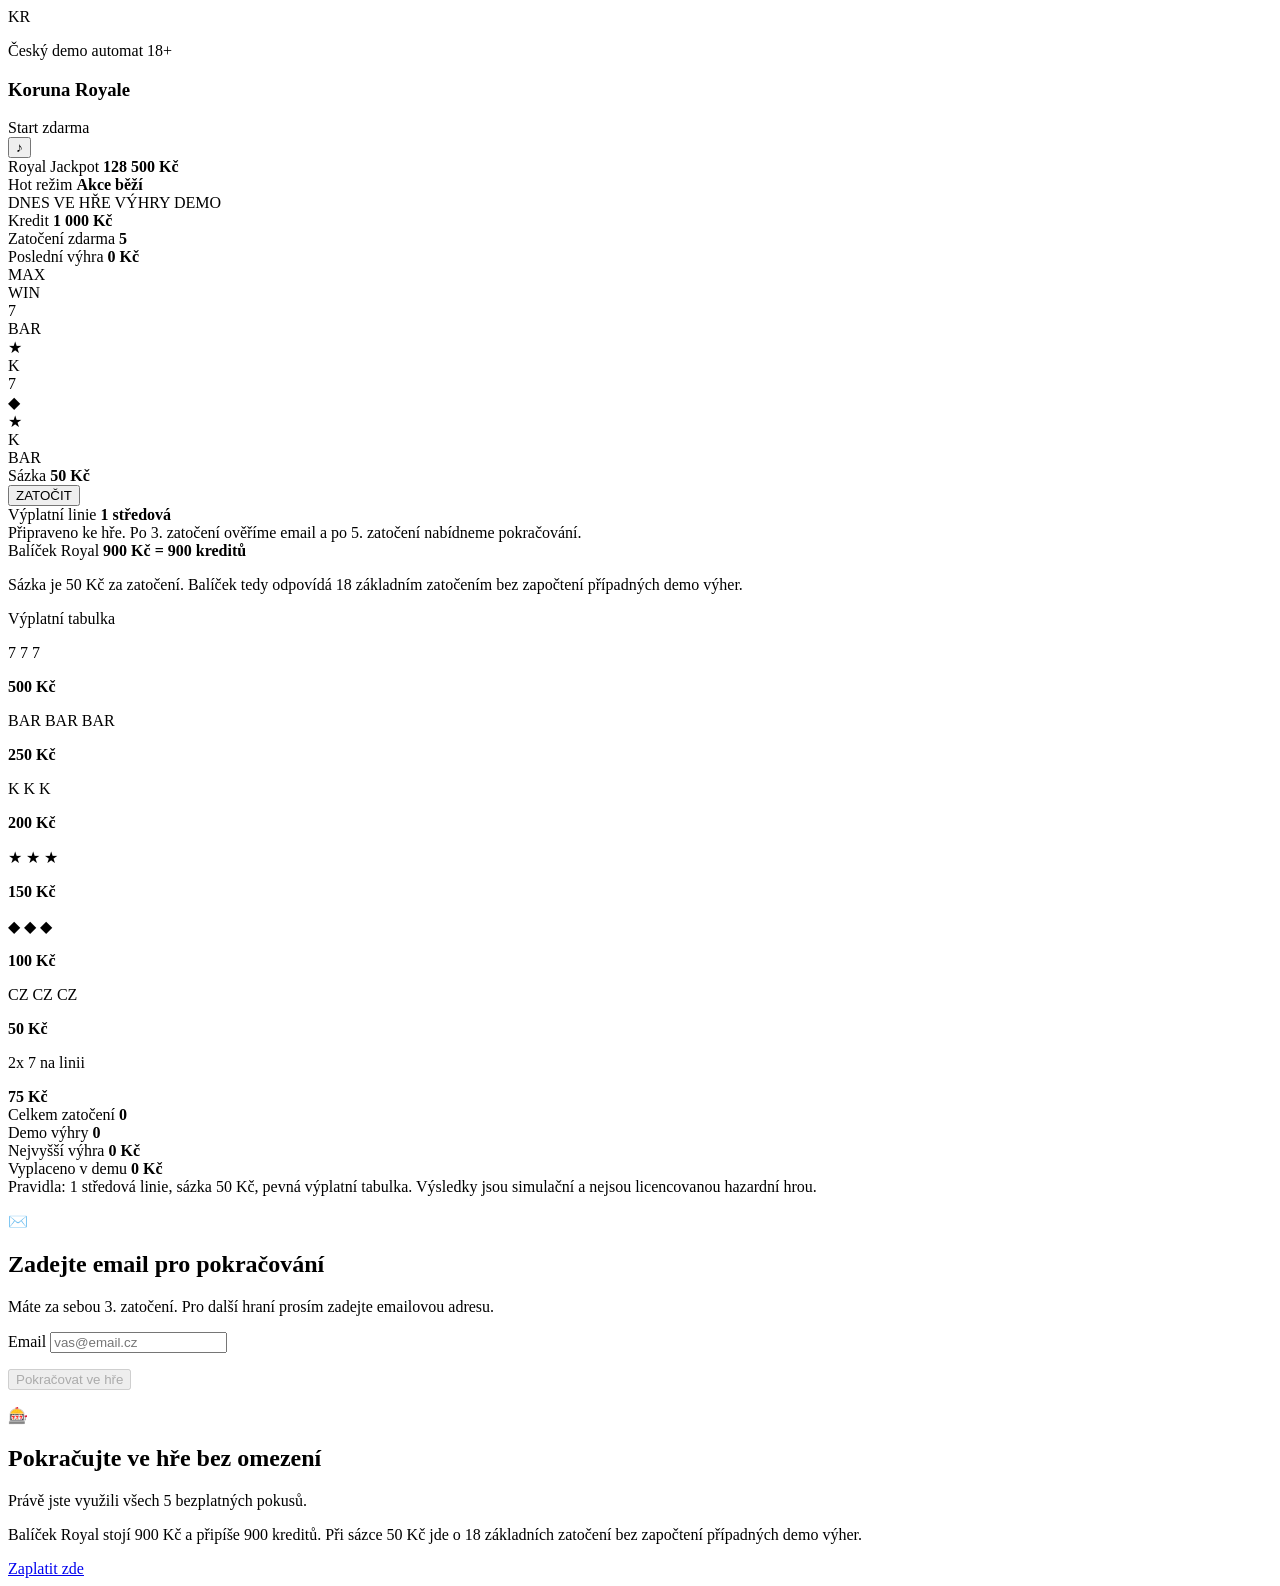
==== index.html @ c7dc7b9f "Create index.html" ====
<!doctype html>
<html lang="cs">
  <head>
    <meta charset="utf-8">
    <meta name="viewport" content="width=device-width, initial-scale=1">
    <meta name="description" content="Prémiový demonstrační online automat v češtině s kasínovou atmosférou, efekty a placeným režimem.">
    <title>Koruna Royale | Prémiový český automat</title>
    <link rel="stylesheet" href="./styles.css?v=20260619-3d">
  </head>
  <body data-page="free">
    <div class="game-cursor" id="gameCursor" aria-hidden="true"></div>
    <main class="casino-shell" aria-label="Demonstrační herní automat Koruna Royale">
      <div class="light-rig" aria-hidden="true">
        <span></span>
        <span></span>
        <span></span>
      </div>

      <section class="casino-floor">
        <aside class="side-rail left-rail" aria-hidden="true">
          <span></span><span></span><span></span><span></span><span></span>
        </aside>

        <article class="slot-cabinet" aria-label="Koruna Royale automat">
          <header class="cabinet-top">
            <div class="brand-block">
              <span class="brand-crest">KR</span>
              <div>
                <p class="overline">Český demo automat 18+</p>
                <h1>Koruna Royale</h1>
              </div>
            </div>
            <div class="mode-badge" id="modeBadge">Start zdarma</div>
            <button class="icon-button" id="soundToggle" type="button" aria-label="Vypnout zvuk" title="Zvuk">
              <span aria-hidden="true">♪</span>
            </button>
          </header>

          <section class="jackpot-board" aria-label="Jackpot a herní stav">
            <div class="jackpot-copy">
              <span>Royal Jackpot</span>
              <strong>128 500 Kč</strong>
            </div>
            <div class="jackpot-meter" aria-hidden="true">
              <i></i><i></i><i></i><i></i><i></i><i></i><i></i><i></i>
            </div>
            <div class="hot-badge">
              <span>Hot režim</span>
              <strong>Akce běží</strong>
            </div>
          </section>

          <div class="marquee" aria-hidden="true">
            <span>DNES VE HŘE</span>
            <i></i><i></i><i></i><i></i><i></i><i></i><i></i><i></i>
            <span>VÝHRY DEMO</span>
          </div>

          <section class="status-strip" aria-label="Stav hry">
            <div class="stat-pill primary">
              <span>Kredit</span>
              <strong id="creditValue">1 000 Kč</strong>
            </div>
            <div class="stat-pill" id="freeSpinStat">
              <span>Zatočení zdarma</span>
              <strong id="freeSpinsValue">5</strong>
            </div>
            <div class="stat-pill">
              <span>Poslední výhra</span>
              <strong id="lastWinValue">0 Kč</strong>
            </div>
          </section>

          <section class="reel-theater" aria-live="polite" aria-label="Animované válce">
            <div class="jackpot-flash" id="jackpotFlash"></div>
            <div class="glass-reflection"></div>
            <div class="theater-badge left">MAX</div>
            <div class="theater-badge right">WIN</div>
            <div class="reels" id="reels">
              <div class="reel" data-reel="0">
                <div class="symbol symbol-seven">7</div>
                <div class="symbol symbol-bar">BAR</div>
                <div class="symbol symbol-star">★</div>
              </div>
              <div class="reel" data-reel="1">
                <div class="symbol symbol-crown">K</div>
                <div class="symbol symbol-seven">7</div>
                <div class="symbol symbol-gem">◆</div>
              </div>
              <div class="reel" data-reel="2">
                <div class="symbol symbol-star">★</div>
                <div class="symbol symbol-crown">K</div>
                <div class="symbol symbol-bar">BAR</div>
              </div>
            </div>
            <div class="payline" aria-hidden="true"></div>
            <div class="coin-burst" id="coinBurst" aria-hidden="true"></div>
          </section>

          <section class="control-deck">
            <div class="control-card">
              <span>Sázka</span>
              <strong id="betValue">50 Kč</strong>
            </div>
            <button class="spin-button" id="spinButton" type="button">
              <span class="spin-ring" aria-hidden="true"></span>
              <span>ZATOČIT</span>
            </button>
            <div class="control-card">
              <span>Výplatní linie</span>
              <strong>1 středová</strong>
            </div>
          </section>

          <section class="message-panel" id="messagePanel">
            Připraveno ke hře. Po 3. zatočení ověříme email a po 5. zatočení nabídneme pokračování.
          </section>

          <section class="rules-panel" aria-label="Ceník a pravidla hry">
            <div class="price-card">
              <span>Balíček Royal</span>
              <strong>900 Kč = 900 kreditů</strong>
              <p>Sázka je 50 Kč za zatočení. Balíček tedy odpovídá 18 základním zatočením bez započtení případných demo výher.</p>
            </div>
            <div class="paytable-card">
              <span>Výplatní tabulka</span>
              <div class="paytable-grid">
                <p>7 7 7</p><strong>500 Kč</strong>
                <p>BAR BAR BAR</p><strong>250 Kč</strong>
                <p>K K K</p><strong>200 Kč</strong>
                <p>★ ★ ★</p><strong>150 Kč</strong>
                <p>◆ ◆ ◆</p><strong>100 Kč</strong>
                <p>CZ CZ CZ</p><strong>50 Kč</strong>
                <p>2x 7 na linii</p><strong>75 Kč</strong>
              </div>
            </div>
          </section>

          <section class="game-stats" aria-label="Statistiky hry">
            <div>
              <span>Celkem zatočení</span>
              <strong id="totalSpins">0</strong>
            </div>
            <div>
              <span>Demo výhry</span>
              <strong id="winCount">0</strong>
            </div>
            <div>
              <span>Nejvyšší výhra</span>
              <strong id="bestWin">0 Kč</strong>
            </div>
            <div>
              <span>Vyplaceno v demu</span>
              <strong id="totalWon">0 Kč</strong>
            </div>
          </section>

          <footer class="cabinet-footer">
            <span>Pravidla: 1 středová linie, sázka 50 Kč, pevná výplatní tabulka.</span>
            <span>Výsledky jsou simulační a nejsou licencovanou hazardní hrou.</span>
          </footer>
        </article>

        <aside class="side-rail right-rail" aria-hidden="true">
          <span></span><span></span><span></span><span></span><span></span>
        </aside>
      </section>
    </main>

    <div class="email-modal" id="emailModal" role="dialog" aria-modal="true" aria-labelledby="emailModalTitle" aria-hidden="true">
      <div class="modal-backdrop"></div>
      <section class="modal-card compact-modal">
        <p class="modal-icon" aria-hidden="true">✉️</p>
        <h2 id="emailModalTitle">Zadejte email pro pokračování</h2>
        <p>Máte za sebou 3. zatočení. Pro další hraní prosím zadejte emailovou adresu.</p>
        <label class="input-label" for="playerEmail">Email</label>
        <input class="email-input" id="playerEmail" type="email" inputmode="email" autocomplete="email" placeholder="vas@email.cz" required>
        <p class="form-error" id="emailError" role="alert"></p>
        <button class="continue-button" id="emailContinueButton" type="button" disabled>
          Pokračovat ve hře
        </button>
      </section>
    </div>

    <div class="payment-modal" id="paymentModal" role="dialog" aria-modal="true" aria-labelledby="modalTitle" aria-hidden="true">
      <div class="modal-backdrop"></div>
      <section class="modal-card">
        <p class="modal-icon" aria-hidden="true">🎰</p>
        <h2 id="modalTitle">Pokračujte ve hře bez omezení</h2>
        <p id="modalReason">Právě jste využili všech 5 bezplatných pokusů.</p>
        <p>Balíček Royal stojí 900 Kč a připíše 900 kreditů. Při sázce 50 Kč jde o 18 základních zatočení bez započtení případných demo výher.</p>

        <a class="pay-button" href="https://buy.stripe.com/28EcN44914Q65Sy2SG2400i" id="payButton" target="_blank" rel="noopener">Zaplatit zde</a>
      </section>
    </div>

    <script src="./script.js?v=20260619-3d"></script>
  </body>
</html>
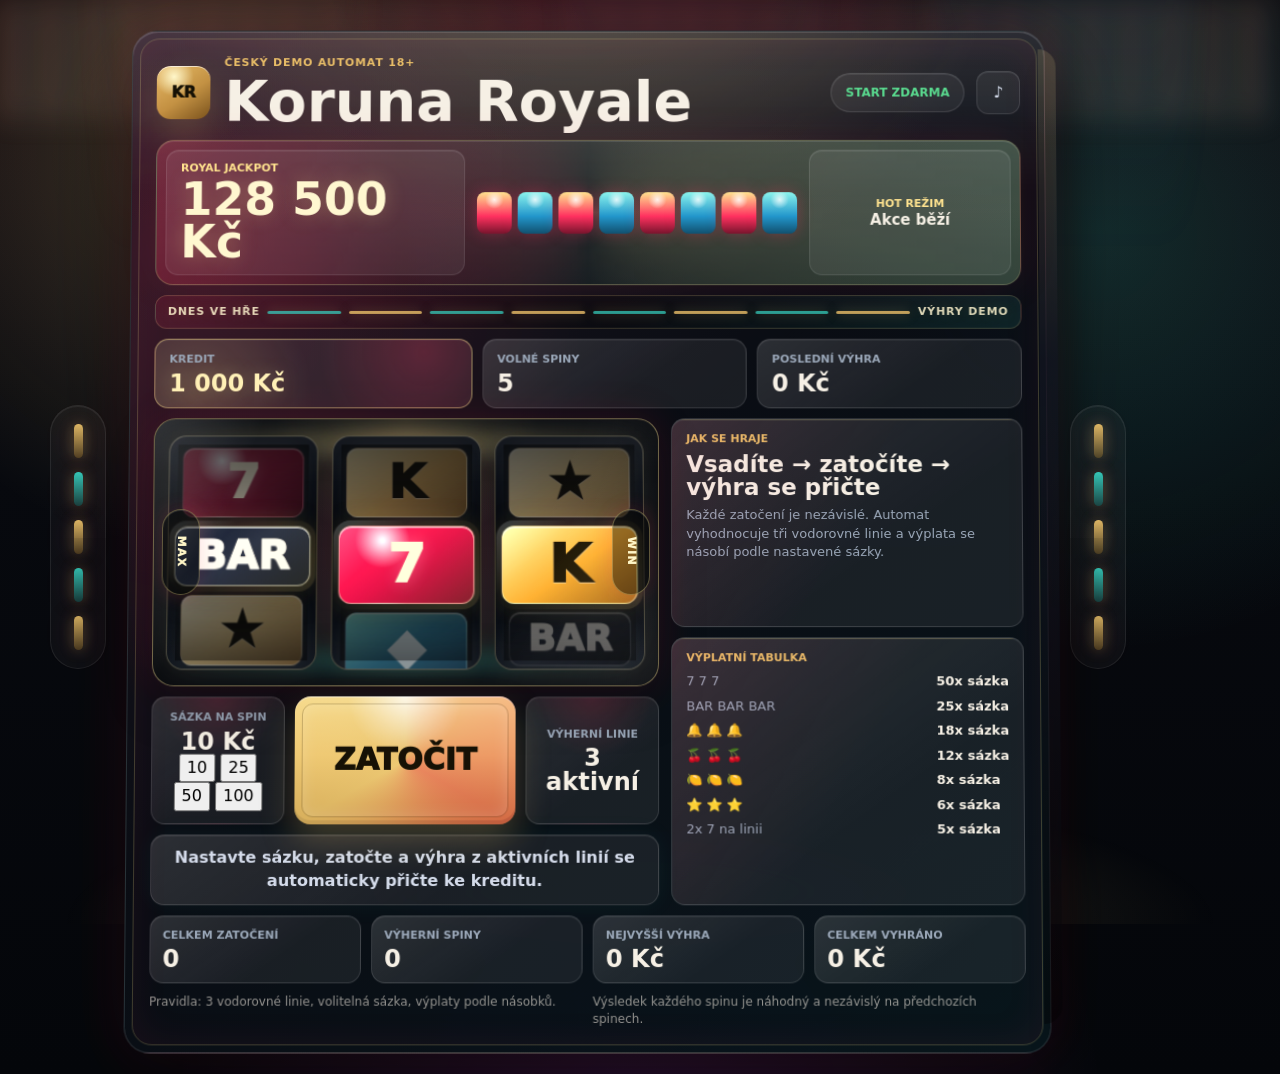
==== commit 055bd477: "Update index.html" ====
--- a/index.html
+++ b/index.html
@@ -5,7 +5,7 @@
     <meta name="viewport" content="width=device-width, initial-scale=1">
     <meta name="description" content="Prémiový demonstrační online automat v češtině s kasínovou atmosférou, efekty a placeným režimem.">
     <title>Koruna Royale | Prémiový český automat</title>
-    <link rel="stylesheet" href="./styles.css?v=20260619-3d">
+    <link rel="stylesheet" href="./styles.css?v=20260620-rules">
   </head>
   <body data-page="free">
     <div class="game-cursor" id="gameCursor" aria-hidden="true"></div>
@@ -62,7 +62,7 @@
               <strong id="creditValue">1 000 Kč</strong>
             </div>
             <div class="stat-pill" id="freeSpinStat">
-              <span>Zatočení zdarma</span>
+              <span>Volné spiny</span>
               <strong id="freeSpinsValue">5</strong>
             </div>
             <div class="stat-pill">
@@ -98,40 +98,46 @@
           </section>
 
           <section class="control-deck">
-            <div class="control-card">
-              <span>Sázka</span>
-              <strong id="betValue">50 Kč</strong>
+            <div class="control-card bet-card">
+              <span>Sázka na spin</span>
+              <strong id="betValue">10 Kč</strong>
+              <div class="bet-options" id="betOptions" role="group" aria-label="Nastavení sázky">
+                <button type="button" data-bet="10" class="is-active">10</button>
+                <button type="button" data-bet="25">25</button>
+                <button type="button" data-bet="50">50</button>
+                <button type="button" data-bet="100">100</button>
+              </div>
             </div>
             <button class="spin-button" id="spinButton" type="button">
               <span class="spin-ring" aria-hidden="true"></span>
               <span>ZATOČIT</span>
             </button>
             <div class="control-card">
-              <span>Výplatní linie</span>
-              <strong>1 středová</strong>
+              <span>Výherní linie</span>
+              <strong>3 aktivní</strong>
             </div>
           </section>
 
           <section class="message-panel" id="messagePanel">
-            Připraveno ke hře. Po 3. zatočení ověříme email a po 5. zatočení nabídneme pokračování.
+            Nastavte sázku, zatočte a výhra z aktivních linií se automaticky přičte ke kreditu.
           </section>
 
           <section class="rules-panel" aria-label="Ceník a pravidla hry">
             <div class="price-card">
-              <span>Balíček Royal</span>
-              <strong>900 Kč = 900 kreditů</strong>
-              <p>Sázka je 50 Kč za zatočení. Balíček tedy odpovídá 18 základním zatočením bez započtení případných demo výher.</p>
+              <span>Jak se hraje</span>
+              <strong>Vsadíte → zatočíte → výhra se přičte</strong>
+              <p>Každé zatočení je nezávislé. Automat vyhodnocuje tři vodorovné linie a výplata se násobí podle nastavené sázky.</p>
             </div>
             <div class="paytable-card">
               <span>Výplatní tabulka</span>
               <div class="paytable-grid">
-                <p>7 7 7</p><strong>500 Kč</strong>
-                <p>BAR BAR BAR</p><strong>250 Kč</strong>
-                <p>K K K</p><strong>200 Kč</strong>
-                <p>★ ★ ★</p><strong>150 Kč</strong>
-                <p>◆ ◆ ◆</p><strong>100 Kč</strong>
-                <p>CZ CZ CZ</p><strong>50 Kč</strong>
-                <p>2x 7 na linii</p><strong>75 Kč</strong>
+                <p>7 7 7</p><strong>50x sázka</strong>
+                <p>BAR BAR BAR</p><strong>25x sázka</strong>
+                <p>🔔 🔔 🔔</p><strong>18x sázka</strong>
+                <p>🍒 🍒 🍒</p><strong>12x sázka</strong>
+                <p>🍋 🍋 🍋</p><strong>8x sázka</strong>
+                <p>⭐ ⭐ ⭐</p><strong>6x sázka</strong>
+                <p>2x 7 na linii</p><strong>5x sázka</strong>
               </div>
             </div>
           </section>
@@ -142,7 +148,7 @@
               <strong id="totalSpins">0</strong>
             </div>
             <div>
-              <span>Demo výhry</span>
+              <span>Výherní spiny</span>
               <strong id="winCount">0</strong>
             </div>
             <div>
@@ -150,14 +156,14 @@
               <strong id="bestWin">0 Kč</strong>
             </div>
             <div>
-              <span>Vyplaceno v demu</span>
+              <span>Celkem vyhráno</span>
               <strong id="totalWon">0 Kč</strong>
             </div>
           </section>
 
           <footer class="cabinet-footer">
-            <span>Pravidla: 1 středová linie, sázka 50 Kč, pevná výplatní tabulka.</span>
-            <span>Výsledky jsou simulační a nejsou licencovanou hazardní hrou.</span>
+            <span>Pravidla: 3 vodorovné linie, volitelná sázka, výplaty podle násobků.</span>
+            <span>Výsledek každého spinu je náhodný a nezávislý na předchozích spinech.</span>
           </footer>
         </article>
 
@@ -194,6 +200,6 @@
       </section>
     </div>
 
-    <script src="./script.js?v=20260619-3d"></script>
+    <script src="./script.js?v=20260620-rules"></script>
   </body>
 </html>
--- a/styles.css
+++ b/styles.css
@@ -0,0 +1,1719 @@
+:root {
+  --bg: #07090e;
+  --surface: rgba(12, 16, 24, 0.88);
+  --surface-2: rgba(20, 26, 37, 0.82);
+  --surface-3: rgba(255, 255, 255, 0.065);
+  --line: rgba(255, 255, 255, 0.12);
+  --line-strong: rgba(232, 190, 104, 0.38);
+  --text: #f6f0e5;
+  --muted: #9aa7b8;
+  --soft: #d4dbea;
+  --gold: #e8be68;
+  --gold-hot: #ffe38f;
+  --gold-2: #b98734;
+  --ruby: #ff315f;
+  --magenta: #df4cff;
+  --teal: #39d9c7;
+  --green: #59d98e;
+  --red: #ef476f;
+  --blue: #6cb9ff;
+  --shadow: 0 28px 90px rgba(0, 0, 0, 0.54);
+}
+
+* {
+  box-sizing: border-box;
+}
+
+html {
+  min-height: 100%;
+  background: var(--bg);
+}
+
+body {
+  min-height: 100vh;
+  margin: 0;
+  color: var(--text);
+  font-family: Inter, ui-sans-serif, system-ui, -apple-system, BlinkMacSystemFont, "Segoe UI", sans-serif;
+  line-height: 1.42;
+  letter-spacing: 0;
+  overflow-x: hidden;
+  background:
+    radial-gradient(circle at 50% -12%, rgba(255, 49, 95, 0.24), transparent 26%),
+    radial-gradient(circle at 17% 15%, rgba(255, 227, 143, 0.2), transparent 28%),
+    radial-gradient(circle at 86% 22%, rgba(57, 217, 199, 0.16), transparent 30%),
+    radial-gradient(circle at 50% 105%, rgba(223, 76, 255, 0.15), transparent 36%),
+    linear-gradient(180deg, #11080d 0%, #07090e 44%, #04060a 100%);
+}
+
+body::before {
+  content: "";
+  position: fixed;
+  inset: 0;
+  z-index: -2;
+  background:
+    linear-gradient(rgba(255, 255, 255, 0.032) 1px, transparent 1px),
+    linear-gradient(90deg, rgba(255, 255, 255, 0.026) 1px, transparent 1px);
+  background-size: 52px 52px;
+  mask-image: radial-gradient(circle at 50% 42%, black, transparent 78%);
+}
+
+body::after {
+  content: "";
+  position: fixed;
+  inset: 0;
+  z-index: -1;
+  pointer-events: none;
+  background: linear-gradient(180deg, transparent 0%, rgba(0, 0, 0, 0.34) 100%);
+}
+
+.casino-shell::before,
+.casino-shell::after {
+  content: "";
+  position: fixed;
+  left: 0;
+  right: 0;
+  z-index: -1;
+  pointer-events: none;
+}
+
+.casino-shell::before {
+  top: 0;
+  height: 120px;
+  background:
+    repeating-linear-gradient(90deg, rgba(255, 227, 143, 0.95) 0 10px, rgba(255, 49, 95, 0.8) 10px 20px, rgba(57, 217, 199, 0.75) 20px 30px, transparent 30px 40px);
+  opacity: 0.2;
+  filter: blur(14px);
+  animation: casinoSweep 7s linear infinite;
+}
+
+.casino-shell::after {
+  bottom: -24px;
+  height: 160px;
+  background: radial-gradient(ellipse at 50% 100%, rgba(255, 227, 143, 0.18), transparent 64%);
+}
+
+button,
+a,
+label,
+input {
+  font: inherit;
+}
+
+@media (pointer: fine) {
+  body,
+  button,
+  a,
+  label,
+  input {
+    cursor: none;
+  }
+}
+
+.game-cursor {
+  position: fixed;
+  left: 0;
+  top: 0;
+  z-index: 100;
+  width: 26px;
+  height: 26px;
+  pointer-events: none;
+  opacity: 0;
+  transform: translate(-50%, -50%);
+  transition: opacity 0.16s ease, width 0.16s ease, height 0.16s ease;
+}
+
+.game-cursor::before,
+.game-cursor::after {
+  content: "";
+  position: absolute;
+  border-radius: 50%;
+}
+
+.game-cursor::before {
+  inset: 0;
+  border: 1px solid rgba(255, 227, 143, 0.94);
+  box-shadow: 0 0 22px rgba(255, 49, 95, 0.35), 0 0 18px rgba(232, 190, 104, 0.44);
+}
+
+.game-cursor::after {
+  inset: 8px;
+  border-radius: 30% 70% 52% 48%;
+  background: linear-gradient(145deg, var(--gold-hot), var(--ruby));
+}
+
+.game-cursor.is-active {
+  width: 38px;
+  height: 38px;
+}
+
+.casino-shell {
+  min-height: 100vh;
+  display: grid;
+  place-items: center;
+  padding: clamp(14px, 2vw, 26px);
+  isolation: isolate;
+  position: relative;
+}
+
+.light-rig {
+  position: fixed;
+  inset: 0;
+  z-index: -1;
+  pointer-events: none;
+  overflow: hidden;
+}
+
+.light-rig span {
+  position: absolute;
+  top: -18%;
+  width: 20vw;
+  height: 62vh;
+  opacity: 0.18;
+  filter: blur(18px);
+  transform-origin: top;
+  background: linear-gradient(180deg, rgba(255, 49, 95, 0.58), rgba(232, 190, 104, 0.2), transparent 78%);
+  animation: searchLight 12s ease-in-out infinite;
+}
+
+.light-rig span:nth-child(1) {
+  left: 8%;
+}
+
+.light-rig span:nth-child(2) {
+  left: 44%;
+  background: linear-gradient(180deg, rgba(57, 217, 199, 0.32), transparent 78%);
+  animation-delay: -4s;
+}
+
+.light-rig span:nth-child(3) {
+  right: 7%;
+  background: linear-gradient(180deg, rgba(108, 185, 255, 0.34), transparent 78%);
+  animation-delay: -7s;
+}
+
+.casino-floor {
+  width: min(1180px, 100%);
+  display: grid;
+  grid-template-columns: 56px minmax(0, 920px) 56px;
+  gap: clamp(10px, 2vw, 22px);
+  align-items: center;
+  perspective: 1200px;
+  transform-style: preserve-3d;
+}
+
+.side-rail {
+  display: grid;
+  gap: 14px;
+  justify-items: center;
+  padding: 18px 0;
+  border: 1px solid rgba(255, 255, 255, 0.08);
+  border-radius: 999px;
+  background: rgba(255, 255, 255, 0.035);
+  box-shadow: inset 0 1px 0 rgba(255, 255, 255, 0.06);
+}
+
+.side-rail span {
+  width: 9px;
+  height: 34px;
+  border-radius: 999px;
+  background: linear-gradient(180deg, rgba(232, 190, 104, 0.95), rgba(185, 135, 52, 0.36));
+  box-shadow: 0 0 14px rgba(232, 190, 104, 0.34), 0 0 30px rgba(255, 49, 95, 0.18);
+  animation: railPulse 2.6s ease-in-out infinite;
+}
+
+.side-rail span:nth-child(even) {
+  background: linear-gradient(180deg, rgba(57, 217, 199, 0.9), rgba(57, 217, 199, 0.22));
+  animation-delay: 0.8s;
+}
+
+.slot-cabinet {
+  width: 100%;
+  position: relative;
+  display: grid;
+  grid-template-columns: minmax(0, 1.18fr) minmax(280px, 0.82fr);
+  grid-template-areas:
+    "top top"
+    "jackpot jackpot"
+    "marquee marquee"
+    "status status"
+    "theater rules"
+    "controls rules"
+    "message rules"
+    "stats stats"
+    "footer footer";
+  gap: 10px 12px;
+  padding: clamp(16px, 2vw, 24px);
+  border: 1px solid rgba(255, 255, 255, 0.13);
+  border-radius: 26px;
+  background:
+    radial-gradient(circle at 48% -16%, rgba(255, 227, 143, 0.22), transparent 35%),
+    radial-gradient(circle at 8% 26%, rgba(255, 49, 95, 0.13), transparent 34%),
+    linear-gradient(180deg, rgba(255, 255, 255, 0.12), transparent 16%),
+    linear-gradient(140deg, rgba(35, 25, 36, 0.98), rgba(9, 12, 19, 0.97) 48%, rgba(7, 21, 27, 0.97));
+  box-shadow: var(--shadow), 0 0 56px rgba(255, 49, 95, 0.12), inset 0 1px 0 rgba(255, 255, 255, 0.18);
+  backdrop-filter: blur(22px) saturate(1.25);
+  transform: rotateX(1.2deg) translateZ(0);
+  transform-style: preserve-3d;
+  transition: transform 0.28s ease, box-shadow 0.28s ease;
+}
+
+.slot-cabinet:hover {
+  transform: rotateX(0.4deg) translateY(-2px) translateZ(10px);
+  box-shadow: var(--shadow), 0 0 70px rgba(255, 49, 95, 0.16), 0 0 42px rgba(255, 227, 143, 0.1), inset 0 1px 0 rgba(255, 255, 255, 0.2);
+}
+
+.slot-cabinet::before {
+  content: "";
+  position: absolute;
+  inset: 7px;
+  border: 1px solid rgba(255, 227, 143, 0.22);
+  border-radius: 20px;
+  pointer-events: none;
+  box-shadow: inset 0 0 38px rgba(255, 49, 95, 0.07);
+}
+
+.slot-cabinet::after {
+  content: "";
+  position: absolute;
+  inset: 18px -12px 28px auto;
+  width: 18px;
+  border-radius: 0 24px 24px 0;
+  background: linear-gradient(180deg, rgba(255, 227, 143, 0.15), rgba(17, 20, 31, 0.82) 32%, rgba(0, 0, 0, 0.42));
+  filter: none;
+  z-index: -1;
+  transform: translateZ(-18px);
+  box-shadow: 14px 26px 28px rgba(0, 0, 0, 0.26);
+}
+
+.cabinet-top {
+  grid-area: top;
+  display: grid;
+  grid-template-columns: minmax(0, 1fr) auto auto;
+  gap: 12px;
+  align-items: center;
+}
+
+.brand-block {
+  display: flex;
+  align-items: center;
+  gap: 14px;
+  min-width: 0;
+}
+
+.brand-crest {
+  display: grid;
+  place-items: center;
+  width: 54px;
+  height: 54px;
+  flex: 0 0 auto;
+  border-radius: 14px;
+  color: #161105;
+  font-weight: 950;
+  background:
+    radial-gradient(circle at 32% 20%, #fff7ca, transparent 35%),
+    linear-gradient(145deg, #e8be68, #c39143 55%, #7a531d);
+  box-shadow: 0 14px 36px rgba(232, 190, 104, 0.22), inset 0 1px 0 rgba(255, 255, 255, 0.66);
+}
+
+.overline {
+  margin: 0 0 4px;
+  color: var(--gold);
+  font-size: 11px;
+  font-weight: 850;
+  letter-spacing: 0.08em;
+  text-transform: uppercase;
+}
+
+h1,
+h2,
+p {
+  overflow-wrap: anywhere;
+}
+
+h1 {
+  margin: 0;
+  color: var(--text);
+  font-size: clamp(34px, 4.5vw, 58px);
+  line-height: 0.98;
+  letter-spacing: 0;
+}
+
+.mode-badge,
+.icon-button {
+  border: 1px solid rgba(255, 255, 255, 0.12);
+  background: rgba(255, 255, 255, 0.06);
+  box-shadow: inset 0 1px 0 rgba(255, 255, 255, 0.08);
+}
+
+.mode-badge {
+  min-height: 40px;
+  display: grid;
+  place-items: center;
+  padding: 0 14px;
+  border-radius: 999px;
+  color: var(--green);
+  font-size: 12px;
+  font-weight: 850;
+  text-transform: uppercase;
+  white-space: nowrap;
+}
+
+.icon-button {
+  width: 44px;
+  height: 44px;
+  display: grid;
+  place-items: center;
+  border-radius: 12px;
+  color: var(--soft);
+  transition: transform 0.18s ease, border-color 0.18s ease, background 0.18s ease;
+}
+
+.icon-button:hover {
+  transform: translateY(-1px);
+  border-color: rgba(232, 190, 104, 0.34);
+  background: rgba(232, 190, 104, 0.09);
+}
+
+.icon-button.is-muted {
+  color: var(--muted);
+  opacity: 0.62;
+}
+
+.jackpot-board {
+  grid-area: jackpot;
+  position: relative;
+  display: grid;
+  grid-template-columns: minmax(210px, 0.92fr) minmax(180px, 1fr) minmax(150px, 0.62fr);
+  gap: 10px;
+  align-items: stretch;
+  padding: 9px;
+  border: 1px solid rgba(255, 227, 143, 0.28);
+  border-radius: 18px;
+  background:
+    linear-gradient(90deg, rgba(255, 49, 95, 0.18), transparent 28%, rgba(57, 217, 199, 0.13)),
+    linear-gradient(180deg, rgba(255, 255, 255, 0.1), rgba(255, 255, 255, 0.035)),
+    rgba(0, 0, 0, 0.28);
+  box-shadow: inset 0 1px 0 rgba(255, 255, 255, 0.12), 0 0 38px rgba(255, 49, 95, 0.11);
+  overflow: hidden;
+}
+
+.jackpot-board::before {
+  content: "";
+  position: absolute;
+  inset: -60% -20%;
+  background: conic-gradient(from 0deg, transparent, rgba(255, 227, 143, 0.14), transparent, rgba(255, 49, 95, 0.14), transparent);
+  animation: haloSpin 8s linear infinite;
+}
+
+.jackpot-board > * {
+  position: relative;
+  z-index: 1;
+}
+
+.jackpot-copy,
+.hot-badge {
+  min-width: 0;
+  border: 1px solid rgba(255, 255, 255, 0.1);
+  border-radius: 13px;
+  background: rgba(255, 255, 255, 0.065);
+  box-shadow: inset 0 1px 0 rgba(255, 255, 255, 0.08);
+}
+
+.jackpot-copy {
+  padding: 10px 14px;
+}
+
+.jackpot-copy span,
+.hot-badge span {
+  display: block;
+  margin-bottom: 2px;
+  color: var(--gold-hot);
+  font-size: 11px;
+  font-weight: 900;
+  text-transform: uppercase;
+}
+
+.jackpot-copy strong {
+  display: block;
+  color: #fff7d0;
+  font-size: clamp(28px, 4vw, 46px);
+  line-height: 0.95;
+  text-shadow: 0 0 20px rgba(255, 227, 143, 0.28);
+}
+
+.jackpot-meter {
+  display: grid;
+  grid-template-columns: repeat(8, 1fr);
+  gap: 6px;
+  align-items: center;
+  padding: 0 2px;
+}
+
+.jackpot-meter i {
+  height: 42px;
+  border-radius: 8px;
+  background:
+    radial-gradient(circle at 50% 18%, rgba(255, 255, 255, 0.85), transparent 24%),
+    linear-gradient(180deg, var(--gold-hot), var(--ruby) 58%, #78142d);
+  box-shadow: 0 0 16px rgba(255, 49, 95, 0.3);
+  animation: meterDance 1.25s ease-in-out infinite;
+}
+
+.jackpot-meter i:nth-child(2n) {
+  animation-delay: 0.18s;
+  background:
+    radial-gradient(circle at 50% 18%, rgba(255, 255, 255, 0.8), transparent 24%),
+    linear-gradient(180deg, #8bf4ed, #2296cb 58%, #11506f);
+}
+
+.jackpot-meter i:nth-child(3n) {
+  animation-delay: 0.34s;
+}
+
+.hot-badge {
+  display: grid;
+  align-content: center;
+  justify-items: center;
+  padding: 8px 10px;
+  text-align: center;
+}
+
+.hot-badge strong {
+  color: var(--text);
+  font-size: 15px;
+  line-height: 1.05;
+}
+
+.marquee {
+  grid-area: marquee;
+  display: grid;
+  grid-template-columns: auto repeat(8, minmax(20px, 1fr)) auto;
+  align-items: center;
+  gap: 8px;
+  min-height: 34px;
+  padding: 0 12px;
+  border: 1px solid rgba(255, 227, 143, 0.18);
+  border-radius: 12px;
+  color: rgba(255, 247, 208, 0.86);
+  background:
+    linear-gradient(90deg, rgba(255, 49, 95, 0.12), rgba(0, 0, 0, 0.25), rgba(57, 217, 199, 0.1));
+  font-size: 11px;
+  font-weight: 850;
+  letter-spacing: 0.08em;
+  text-shadow: 0 0 14px rgba(255, 227, 143, 0.18);
+}
+
+.marquee i {
+  height: 3px;
+  border-radius: 999px;
+  background: rgba(232, 190, 104, 0.82);
+  box-shadow: 0 0 12px rgba(232, 190, 104, 0.34);
+  animation: marqueeGlow 2.2s ease-in-out infinite;
+}
+
+.marquee i:nth-child(even) {
+  background: rgba(57, 217, 199, 0.7);
+  animation-delay: 0.8s;
+}
+
+.status-strip,
+.control-deck,
+.rules-panel,
+.game-stats,
+.cabinet-footer {
+  display: grid;
+  gap: 10px;
+}
+
+.status-strip {
+  grid-area: status;
+  grid-template-columns: 1.2fr 1fr 1fr;
+}
+
+.stat-pill,
+.control-card,
+.message-panel,
+.price-card,
+.paytable-card,
+.game-stats div {
+  border: 1px solid var(--line);
+  border-radius: 14px;
+  background:
+    linear-gradient(145deg, rgba(255, 255, 255, 0.08), transparent 62%),
+    var(--surface-3);
+  box-shadow: inset 0 1px 0 rgba(255, 255, 255, 0.06);
+}
+
+.stat-pill {
+  min-height: 66px;
+  padding: 12px 14px;
+  position: relative;
+  overflow: hidden;
+}
+
+.stat-pill::after {
+  content: "";
+  position: absolute;
+  inset: 0;
+  background: linear-gradient(110deg, transparent 0%, rgba(255, 255, 255, 0.1) 42%, transparent 68%);
+  transform: translateX(-120%);
+  animation: panelShine 4.8s ease-in-out infinite;
+}
+
+.stat-pill.primary {
+  border-color: rgba(255, 227, 143, 0.48);
+  background:
+    radial-gradient(circle at 85% 18%, rgba(255, 49, 95, 0.22), transparent 38%),
+    radial-gradient(circle at 12% 85%, rgba(255, 227, 143, 0.18), transparent 42%),
+    rgba(255, 255, 255, 0.065);
+}
+
+.stat-pill span,
+.control-card span,
+.game-stats span {
+  display: block;
+  margin-bottom: 4px;
+  color: var(--muted);
+  font-size: 11px;
+  font-weight: 800;
+  text-transform: uppercase;
+}
+
+.stat-pill strong,
+.control-card strong,
+.game-stats strong {
+  display: block;
+  color: var(--text);
+  font-size: clamp(18px, 2.1vw, 24px);
+  line-height: 1;
+}
+
+.stat-pill.primary strong {
+  color: #fff1b7;
+  text-shadow: 0 0 18px rgba(255, 227, 143, 0.26);
+}
+
+.reel-theater {
+  grid-area: theater;
+  position: relative;
+  padding: clamp(12px, 1.8vw, 18px);
+  border: 1px solid rgba(255, 227, 143, 0.42);
+  border-radius: 22px;
+  background:
+    radial-gradient(circle at 50% 48%, rgba(255, 49, 95, 0.2), transparent 46%),
+    radial-gradient(circle at 50% 0%, rgba(255, 227, 143, 0.18), transparent 36%),
+    linear-gradient(180deg, rgba(255, 255, 255, 0.05), transparent 20%, rgba(255, 255, 255, 0.04) 100%),
+    #070a10;
+  box-shadow: inset 0 0 52px rgba(0, 0, 0, 0.52), 0 20px 46px rgba(0, 0, 0, 0.28), 0 0 42px rgba(255, 49, 95, 0.14);
+  overflow: hidden;
+  perspective: 980px;
+  transform-style: preserve-3d;
+}
+
+.reel-theater::before,
+.reel-theater::after {
+  content: "";
+  position: absolute;
+  left: 20px;
+  right: 20px;
+  z-index: 1;
+  height: 24px;
+  pointer-events: none;
+}
+
+.reel-theater::before {
+  top: 12px;
+  background: linear-gradient(90deg, transparent, rgba(255, 227, 143, 0.28), transparent);
+  filter: blur(8px);
+}
+
+.reel-theater::after {
+  bottom: 12px;
+  background: linear-gradient(90deg, transparent, rgba(57, 217, 199, 0.22), transparent);
+  filter: blur(8px);
+}
+
+.theater-badge {
+  position: absolute;
+  top: 50%;
+  z-index: 6;
+  display: grid;
+  place-items: center;
+  width: 38px;
+  min-height: 86px;
+  border: 1px solid rgba(255, 227, 143, 0.34);
+  border-radius: 999px;
+  color: #fff6c7;
+  background: rgba(0, 0, 0, 0.42);
+  box-shadow: 0 0 20px rgba(255, 49, 95, 0.16), inset 0 1px 0 rgba(255, 255, 255, 0.12);
+  font-size: 11px;
+  font-weight: 950;
+  letter-spacing: 0.12em;
+  writing-mode: vertical-rl;
+  text-orientation: mixed;
+  transform: translateY(-50%);
+}
+
+.theater-badge.left {
+  left: 8px;
+}
+
+.theater-badge.right {
+  right: 8px;
+}
+
+.glass-reflection {
+  position: absolute;
+  inset: 0;
+  z-index: 3;
+  pointer-events: none;
+  background: linear-gradient(112deg, rgba(255, 255, 255, 0.16), transparent 18%, transparent 70%, rgba(255, 255, 255, 0.055));
+  mix-blend-mode: screen;
+}
+
+.reels {
+  position: relative;
+  z-index: 2;
+  display: grid;
+  grid-template-columns: repeat(3, minmax(0, 1fr));
+  gap: clamp(8px, 1.5vw, 14px);
+  transform: translateZ(18px);
+  transform-style: preserve-3d;
+}
+
+.reel {
+  position: relative;
+  height: clamp(184px, 18vw, 232px);
+  display: grid;
+  grid-template-rows: repeat(3, 1fr);
+  gap: 8px;
+  padding: 9px;
+  border: 1px solid rgba(255, 227, 143, 0.24);
+  border-radius: 17px;
+  background:
+    radial-gradient(circle at 50% 48%, rgba(255, 49, 95, 0.12), transparent 46%),
+    linear-gradient(180deg, rgba(255, 255, 255, 0.07), transparent 20%, transparent 80%, rgba(255, 255, 255, 0.045)),
+    linear-gradient(180deg, #161d29, #06080d 48%, #131a24);
+  box-shadow: inset 0 20px 40px rgba(0, 0, 0, 0.5), 0 0 22px rgba(255, 227, 143, 0.08);
+  overflow: hidden;
+  transform: rotateX(2deg) translateZ(0);
+  transform-style: preserve-3d;
+}
+
+.reel::before,
+.reel::after {
+  content: "";
+  position: absolute;
+  left: 8px;
+  right: 8px;
+  height: 34%;
+  z-index: 2;
+  pointer-events: none;
+}
+
+.reel::before {
+  top: 8px;
+  background: linear-gradient(180deg, rgba(0, 0, 0, 0.44), transparent);
+}
+
+.reel::after {
+  bottom: 8px;
+  background: linear-gradient(0deg, rgba(0, 0, 0, 0.42), transparent);
+}
+
+.reel.is-spinning .symbol {
+  animation: spinBlur 0.13s linear infinite;
+}
+
+body.is-spinning .slot-cabinet {
+  animation: cabinetKick 0.42s ease both;
+}
+
+body.is-spinning .reel-theater {
+  animation: theaterDepth 0.5s ease both;
+}
+
+body.is-winning .slot-cabinet {
+  animation: winCabinet 0.9s ease both;
+}
+
+body.is-winning .symbol:nth-child(2) {
+  animation: symbolWinPop 0.75s ease both;
+}
+
+.symbol {
+  display: grid;
+  place-items: center;
+  min-width: 0;
+  border: 1px solid rgba(255, 255, 255, 0.28);
+  border-radius: 12px;
+  color: #171105;
+  background:
+    radial-gradient(circle at 28% 16%, rgba(255, 255, 255, 0.92), transparent 27%),
+    linear-gradient(145deg, #fff4b8, #f6c85f 45%, #a56e25);
+  box-shadow: inset 0 1px 0 rgba(255, 255, 255, 0.62), 0 10px 18px rgba(0, 0, 0, 0.2), 0 0 18px rgba(255, 227, 143, 0.12);
+  font-size: clamp(28px, 4.7vw, 50px);
+  font-weight: 950;
+  text-shadow: 0 1px 0 rgba(255, 255, 255, 0.38);
+  transform: translateZ(0) scale(0.94);
+  transition: transform 0.22s ease, filter 0.22s ease, box-shadow 0.22s ease, opacity 0.22s ease;
+}
+
+.symbol:nth-child(1),
+.symbol:nth-child(3) {
+  opacity: 0.72;
+  filter: saturate(0.72) brightness(0.76);
+}
+
+.symbol:nth-child(2) {
+  position: relative;
+  z-index: 3;
+  border-color: rgba(255, 247, 208, 0.54);
+  opacity: 1;
+  filter: saturate(1.18) brightness(1.12);
+  transform: translateZ(36px) scale(1.05);
+  box-shadow:
+    inset 0 1px 0 rgba(255, 255, 255, 0.7),
+    0 14px 24px rgba(0, 0, 0, 0.32),
+    0 0 26px rgba(255, 227, 143, 0.22);
+}
+
+.symbol:nth-child(2)::after {
+  content: "";
+  position: absolute;
+  inset: -6px;
+  border-radius: 16px;
+  background: linear-gradient(135deg, rgba(255, 255, 255, 0.18), transparent 32%, rgba(255, 227, 143, 0.11));
+  pointer-events: none;
+}
+
+.symbol-seven {
+  color: #fff5cf;
+  background:
+    radial-gradient(circle at 32% 18%, rgba(255, 255, 255, 0.95), transparent 25%),
+    linear-gradient(145deg, #ff315f, #b8143f 52%, #5d0b1f);
+  text-shadow: 0 0 16px rgba(255, 255, 255, 0.26);
+}
+
+.symbol-bar {
+  color: #f7efe0;
+  background: linear-gradient(145deg, #171d2a, #252b3a 48%, #0c1018);
+  font-size: clamp(21px, 3.7vw, 38px);
+  letter-spacing: 0;
+}
+
+.symbol-star {
+  background: linear-gradient(145deg, #f8eec6, #e8be68, #ad762a);
+}
+
+.symbol-gem {
+  color: #e9fdff;
+  background: linear-gradient(145deg, #66e7db, #1f8fb8 48%, #155078);
+}
+
+.symbol-crown {
+  background: linear-gradient(145deg, #ffe9a3, #d99d3c 54%, #815017);
+}
+
+.payline {
+  display: none;
+}
+
+.jackpot-flash {
+  position: absolute;
+  inset: -20%;
+  z-index: 1;
+  background: radial-gradient(circle, rgba(89, 217, 142, 0.3), transparent 58%);
+  opacity: 0;
+  transform: scale(0.86);
+  transition: opacity 0.24s ease, transform 0.24s ease;
+}
+
+.jackpot-flash.is-active {
+  opacity: 1;
+  transform: scale(1.05);
+}
+
+.coin-burst {
+  position: absolute;
+  inset: 0;
+  z-index: 5;
+  pointer-events: none;
+}
+
+.coin-burst span {
+  position: absolute;
+  left: 50%;
+  top: 50%;
+  width: 14px;
+  height: 14px;
+  border-radius: 50%;
+  background: radial-gradient(circle at 35% 28%, #fff2bc, var(--gold), #8b5a1d);
+  box-shadow: 0 0 12px rgba(232, 190, 104, 0.58);
+  animation: coinFly 780ms ease-out forwards;
+}
+
+.control-deck {
+  grid-area: controls;
+  grid-template-columns: 1fr minmax(220px, 0.95fr) 1fr;
+  align-items: stretch;
+}
+
+.control-card {
+  min-height: 64px;
+  display: grid;
+  align-content: center;
+  padding: 12px 14px;
+  text-align: center;
+}
+
+.control-card:first-child,
+.control-card:last-child {
+  background:
+    radial-gradient(circle at 50% 0%, rgba(255, 49, 95, 0.16), transparent 42%),
+    linear-gradient(145deg, rgba(255, 255, 255, 0.08), transparent 62%),
+    var(--surface-3);
+}
+
+.spin-button,
+.continue-button,
+.pay-button,
+.return-link {
+  border: 0;
+  color: #161105;
+  font-weight: 950;
+  text-decoration: none;
+  background:
+    radial-gradient(circle at 50% 0%, rgba(255, 255, 255, 0.78), transparent 34%),
+    linear-gradient(180deg, #f4d98e, var(--gold) 46%, var(--gold-2));
+  box-shadow: 0 16px 34px rgba(232, 190, 104, 0.26), inset 0 1px 0 rgba(255, 255, 255, 0.72), inset 0 -4px 0 rgba(72, 46, 13, 0.24);
+  transition: transform 0.18s ease, filter 0.18s ease, opacity 0.18s ease;
+}
+
+.spin-button {
+  position: relative;
+  min-height: 64px;
+  border-radius: 16px;
+  overflow: hidden;
+  font-size: clamp(21px, 2.9vw, 30px);
+  isolation: isolate;
+  animation: spinPulse 1.9s ease-in-out infinite;
+}
+
+.spin-button::before {
+  content: "";
+  position: absolute;
+  inset: -60% -25%;
+  z-index: -1;
+  background: conic-gradient(from 0deg, rgba(255, 255, 255, 0), rgba(255, 49, 95, 0.34), rgba(255, 227, 143, 0.42), rgba(255, 255, 255, 0));
+  animation: haloSpin 2.8s linear infinite;
+}
+
+.spin-button::after {
+  content: "";
+  position: absolute;
+  inset: 0;
+  z-index: -1;
+  background: linear-gradient(110deg, transparent 0%, rgba(255, 255, 255, 0.26) 44%, transparent 62%);
+  transform: translateX(-120%);
+  animation: buttonSweep 2.7s ease-in-out infinite;
+}
+
+.spin-ring {
+  position: absolute;
+  inset: 7px;
+  border: 1px solid rgba(42, 30, 8, 0.22);
+  border-radius: 11px;
+  pointer-events: none;
+  box-shadow: inset 0 0 16px rgba(255, 255, 255, 0.18);
+}
+
+.spin-button:hover,
+.continue-button:hover,
+.pay-button:hover,
+.return-link:hover {
+  transform: translateY(-1px);
+  filter: brightness(1.04);
+}
+
+.spin-button:disabled,
+.continue-button:disabled {
+  opacity: 0.42;
+  transform: none;
+}
+
+.message-panel {
+  grid-area: message;
+  min-height: 46px;
+  display: grid;
+  place-items: center;
+  padding: 11px 14px;
+  color: var(--soft);
+  text-align: center;
+  font-weight: 720;
+  box-shadow: inset 0 1px 0 rgba(255, 255, 255, 0.08), 0 0 24px rgba(57, 217, 199, 0.06);
+}
+
+.message-panel.is-win {
+  color: #eaffcf;
+  border-color: rgba(255, 227, 143, 0.5);
+  background:
+    radial-gradient(circle at 50% 0%, rgba(255, 227, 143, 0.22), transparent 44%),
+    rgba(89, 217, 142, 0.1);
+  animation: winPanelPop 0.72s ease both;
+}
+
+.rules-panel {
+  grid-area: rules;
+  grid-template-columns: 1fr;
+  align-content: stretch;
+}
+
+.price-card,
+.paytable-card {
+  padding: 12px 14px;
+  position: relative;
+  overflow: hidden;
+}
+
+.price-card::before,
+.paytable-card::before {
+  content: "";
+  position: absolute;
+  inset: 0;
+  border-top: 1px solid rgba(255, 227, 143, 0.22);
+  background: linear-gradient(120deg, rgba(255, 49, 95, 0.08), transparent 52%);
+  pointer-events: none;
+}
+
+.price-card {
+  display: grid;
+  align-content: start;
+}
+
+.paytable-card {
+  display: grid;
+  align-content: start;
+}
+
+.price-card span,
+.paytable-card span {
+  display: block;
+  margin-bottom: 7px;
+  color: var(--gold);
+  font-size: 11px;
+  font-weight: 850;
+  text-transform: uppercase;
+}
+
+.price-card strong {
+  display: block;
+  margin-bottom: 7px;
+  font-size: clamp(18px, 2vw, 23px);
+  line-height: 1;
+}
+
+.price-card p,
+.paytable-grid p {
+  margin: 0;
+  color: var(--muted);
+}
+
+.price-card p {
+  font-size: 13px;
+}
+
+.paytable-grid {
+  display: grid;
+  grid-template-columns: 1fr auto;
+  gap: 6px 12px;
+  align-items: center;
+  font-size: 13px;
+}
+
+.paytable-grid strong {
+  color: var(--text);
+  font-size: 13px;
+}
+
+.game-stats {
+  grid-area: stats;
+  grid-template-columns: repeat(4, minmax(0, 1fr));
+}
+
+.game-stats div {
+  min-height: 62px;
+  padding: 11px 12px;
+}
+
+.cabinet-footer {
+  grid-area: footer;
+  grid-template-columns: 1fr 1fr;
+  color: rgba(246, 240, 229, 0.58);
+  font-size: 12px;
+}
+
+.payment-modal,
+.email-modal {
+  position: fixed;
+  inset: 0;
+  z-index: 50;
+  display: none;
+  place-items: center;
+  padding: 18px;
+}
+
+.payment-modal.is-open,
+.email-modal.is-open {
+  display: grid;
+}
+
+.modal-backdrop {
+  position: absolute;
+  inset: 0;
+  background: rgba(3, 5, 9, 0.78);
+  backdrop-filter: blur(18px);
+}
+
+.modal-card {
+  position: relative;
+  width: min(640px, 100%);
+  max-height: calc(100vh - 36px);
+  overflow: auto;
+  padding: clamp(24px, 5vw, 42px);
+  border: 1px solid rgba(255, 227, 143, 0.34);
+  border-radius: 24px;
+  background:
+    radial-gradient(circle at 50% 0%, rgba(255, 49, 95, 0.18), transparent 38%),
+    linear-gradient(145deg, rgba(255, 255, 255, 0.09), transparent 26%),
+    linear-gradient(180deg, rgba(25, 31, 43, 0.97), rgba(8, 11, 18, 0.97));
+  box-shadow: var(--shadow), 0 0 54px rgba(255, 49, 95, 0.16), inset 0 1px 0 rgba(255, 255, 255, 0.13);
+  text-align: center;
+}
+
+.compact-modal {
+  width: min(540px, 100%);
+}
+
+.modal-icon {
+  display: grid;
+  place-items: center;
+  width: 48px;
+  height: 48px;
+  margin: 0 auto 12px;
+  border-radius: 14px;
+  color: #161105;
+  background: linear-gradient(145deg, #f4d98e, var(--gold-2));
+  font-size: 0;
+}
+
+.modal-icon::before {
+  content: "KR";
+  font-size: 15px;
+  font-weight: 950;
+}
+
+.modal-card h2 {
+  margin: 0 0 14px;
+  font-size: clamp(28px, 4.7vw, 42px);
+  line-height: 1.04;
+  letter-spacing: 0;
+}
+
+.modal-card p {
+  margin: 10px auto;
+  color: var(--muted);
+  font-size: 16px;
+}
+
+.pay-button,
+.continue-button,
+.return-link {
+  display: inline-flex;
+  align-items: center;
+  justify-content: center;
+  width: 100%;
+  min-height: 56px;
+  margin-top: 16px;
+  padding: 0 20px;
+  border-radius: 16px;
+  font-size: 18px;
+}
+
+.return-link,
+.paid-question,
+.checkbox-row,
+.warning-text {
+  display: none;
+}
+
+.input-label {
+  display: block;
+  margin: 20px 0 8px;
+  color: var(--text);
+  font-size: 12px;
+  font-weight: 850;
+  text-align: left;
+  text-transform: uppercase;
+}
+
+.email-input {
+  width: 100%;
+  min-height: 56px;
+  padding: 0 15px;
+  border: 1px solid rgba(232, 190, 104, 0.24);
+  border-radius: 14px;
+  outline: 0;
+  color: var(--text);
+  background: rgba(255, 255, 255, 0.065);
+  box-shadow: inset 0 1px 0 rgba(255, 255, 255, 0.08);
+  font-size: 17px;
+}
+
+.email-input:focus {
+  border-color: rgba(232, 190, 104, 0.68);
+  box-shadow: 0 0 0 4px rgba(232, 190, 104, 0.11), inset 0 1px 0 rgba(255, 255, 255, 0.08);
+}
+
+.email-input::placeholder {
+  color: rgba(246, 240, 229, 0.42);
+}
+
+.form-error {
+  min-height: 22px;
+  margin: 8px 0 0 !important;
+  color: var(--red) !important;
+  font-size: 14px !important;
+  font-weight: 780;
+  text-align: left;
+}
+
+@keyframes searchLight {
+  0%,
+  100% {
+    transform: rotate(-12deg);
+  }
+
+  50% {
+    transform: rotate(14deg);
+  }
+}
+
+@keyframes casinoSweep {
+  to {
+    transform: translateX(-40px);
+  }
+}
+
+@keyframes haloSpin {
+  to {
+    transform: rotate(1turn);
+  }
+}
+
+@keyframes meterDance {
+  0%,
+  100% {
+    transform: scaleY(0.58);
+    opacity: 0.62;
+  }
+
+  50% {
+    transform: scaleY(1);
+    opacity: 1;
+  }
+}
+
+@keyframes panelShine {
+  0%,
+  42% {
+    transform: translateX(-130%);
+  }
+
+  58%,
+  100% {
+    transform: translateX(130%);
+  }
+}
+
+@keyframes spinPulse {
+  0%,
+  100% {
+    box-shadow: 0 16px 34px rgba(232, 190, 104, 0.26), 0 0 28px rgba(255, 49, 95, 0.16), inset 0 1px 0 rgba(255, 255, 255, 0.72), inset 0 -4px 0 rgba(72, 46, 13, 0.24);
+  }
+
+  50% {
+    box-shadow: 0 18px 44px rgba(255, 49, 95, 0.28), 0 0 36px rgba(255, 227, 143, 0.22), inset 0 1px 0 rgba(255, 255, 255, 0.72), inset 0 -4px 0 rgba(72, 46, 13, 0.24);
+  }
+}
+
+@keyframes buttonSweep {
+  0%,
+  46% {
+    transform: translateX(-120%);
+  }
+
+  70%,
+  100% {
+    transform: translateX(120%);
+  }
+}
+
+@keyframes winPanelPop {
+  0% {
+    transform: scale(0.98);
+  }
+
+  42% {
+    transform: scale(1.015);
+  }
+
+  100% {
+    transform: scale(1);
+  }
+}
+
+@keyframes cabinetKick {
+  0% {
+    transform: rotateX(1.2deg) translateZ(0);
+  }
+
+  42% {
+    transform: rotateX(0deg) translateY(2px) translateZ(16px) scale(1.006);
+  }
+
+  100% {
+    transform: rotateX(1.2deg) translateZ(0);
+  }
+}
+
+@keyframes theaterDepth {
+  0%,
+  100% {
+    filter: brightness(1);
+  }
+
+  50% {
+    filter: brightness(1.18) saturate(1.16);
+  }
+}
+
+@keyframes winCabinet {
+  0% {
+    transform: rotateX(1.2deg) translateZ(0);
+    filter: brightness(1);
+  }
+
+  32% {
+    transform: rotateX(-0.8deg) translateY(-4px) translateZ(28px) scale(1.012);
+    filter: brightness(1.22) saturate(1.22);
+  }
+
+  100% {
+    transform: rotateX(1.2deg) translateZ(0);
+    filter: brightness(1);
+  }
+}
+
+@keyframes symbolWinPop {
+  0% {
+    transform: translateZ(36px) scale(1.05);
+  }
+
+  42% {
+    transform: translateZ(70px) scale(1.12);
+    filter: brightness(1.28) saturate(1.35);
+  }
+
+  100% {
+    transform: translateZ(36px) scale(1.05);
+  }
+}
+
+@keyframes mobileCabinetKick {
+  0%,
+  100% {
+    transform: none;
+  }
+
+  42% {
+    transform: translateY(2px) scale(1.004);
+  }
+}
+
+@keyframes mobileWinCabinet {
+  0% {
+    transform: none;
+    filter: brightness(1);
+  }
+
+  32% {
+    transform: translateY(-3px) scale(1.006);
+    filter: brightness(1.2) saturate(1.18);
+  }
+
+  100% {
+    transform: none;
+    filter: brightness(1);
+  }
+}
+
+@keyframes railPulse {
+  0%,
+  100% {
+    opacity: 0.48;
+  }
+
+  50% {
+    opacity: 1;
+  }
+}
+
+@keyframes marqueeGlow {
+  0%,
+  100% {
+    opacity: 0.42;
+  }
+
+  50% {
+    opacity: 1;
+  }
+}
+
+@keyframes spinBlur {
+  0% {
+    transform: translateY(-14px) scaleY(1.08);
+    filter: blur(1px);
+  }
+
+  100% {
+    transform: translateY(14px) scaleY(0.94);
+    filter: blur(2px);
+  }
+}
+
+@keyframes coinFly {
+  to {
+    opacity: 0;
+    transform: translate(var(--x), var(--y)) rotate(440deg) scale(0.72);
+  }
+}
+
+@media (min-width: 761px) and (max-height: 820px) {
+  .casino-shell {
+    padding: 10px;
+    place-items: start center;
+  }
+
+  .casino-floor {
+    grid-template-columns: 44px minmax(0, 840px) 44px;
+  }
+
+  .slot-cabinet {
+    padding: 14px;
+  }
+
+  .brand-crest {
+    width: 46px;
+    height: 46px;
+    border-radius: 12px;
+  }
+
+  h1 {
+    font-size: 42px;
+  }
+
+  .marquee {
+    min-height: 26px;
+    margin-bottom: 8px;
+  }
+
+  .stat-pill {
+    min-height: 56px;
+    padding: 10px 12px;
+  }
+
+  .reel-theater {
+    padding: 10px;
+  }
+
+  .reel {
+    height: 164px;
+  }
+
+  .control-card,
+  .spin-button {
+    min-height: 56px;
+  }
+
+  .rules-panel,
+  .game-stats,
+  .cabinet-footer {
+    margin-top: 0;
+  }
+
+  .price-card,
+  .paytable-card,
+  .game-stats div {
+    padding: 9px 11px;
+  }
+
+  .price-card p,
+  .paytable-grid,
+  .paytable-grid strong,
+  .cabinet-footer {
+    font-size: 11px;
+  }
+}
+
+@media (max-width: 760px) {
+  .casino-shell {
+    padding: 12px;
+    place-items: start center;
+  }
+
+  .casino-floor {
+    grid-template-columns: 1fr;
+    gap: 0;
+  }
+
+  .side-rail {
+    display: none;
+  }
+
+  .slot-cabinet {
+    display: grid;
+    grid-template-columns: 1fr;
+    grid-template-areas:
+      "top"
+      "jackpot"
+      "marquee"
+      "theater"
+      "controls"
+      "status"
+      "message"
+      "rules"
+      "stats"
+      "footer";
+    gap: 10px;
+    padding: 14px;
+    border-radius: 22px;
+    transform: none;
+  }
+
+  .slot-cabinet:hover {
+    transform: translateY(-1px);
+  }
+
+  .slot-cabinet::after {
+    display: none;
+  }
+
+  .cabinet-top {
+    grid-template-columns: 1fr auto;
+    align-items: start;
+  }
+
+  .icon-button {
+    grid-column: 2;
+    grid-row: 1;
+  }
+
+  .mode-badge {
+    grid-column: 1 / -1;
+    grid-row: 2;
+    justify-self: start;
+  }
+
+  .brand-block {
+    gap: 11px;
+  }
+
+  .brand-crest {
+    width: 46px;
+    height: 46px;
+    border-radius: 12px;
+  }
+
+  h1 {
+    font-size: clamp(34px, 10vw, 46px);
+  }
+
+  .marquee {
+    grid-template-columns: auto repeat(4, 1fr) auto;
+  }
+
+  .marquee i:nth-of-type(n + 5) {
+    display: none;
+  }
+
+  .status-strip,
+  .control-deck,
+  .rules-panel,
+  .game-stats,
+  .cabinet-footer {
+    grid-template-columns: 1fr;
+  }
+
+  .cabinet-top,
+  .jackpot-board,
+  .marquee,
+  .status-strip,
+  .reel-theater,
+  .control-deck,
+  .message-panel,
+  .rules-panel,
+  .game-stats,
+  .cabinet-footer {
+    margin-bottom: 0;
+  }
+
+  .jackpot-board {
+    grid-template-columns: minmax(0, 1fr) auto;
+    min-height: 76px;
+    padding: 7px;
+  }
+
+  .jackpot-meter {
+    display: none;
+  }
+
+  .jackpot-copy {
+    padding: 9px 11px;
+  }
+
+  .jackpot-copy strong {
+    font-size: clamp(25px, 8vw, 36px);
+  }
+
+  .hot-badge {
+    min-width: 104px;
+    justify-items: center;
+    text-align: center;
+  }
+
+  .hot-badge strong {
+    font-size: 12px;
+  }
+
+  .theater-badge {
+    display: none;
+  }
+
+  .cabinet-footer {
+    margin-bottom: 0;
+  }
+
+  .stat-pill {
+    min-height: 54px;
+    display: flex;
+    align-items: center;
+    justify-content: space-between;
+    gap: 14px;
+  }
+
+  .stat-pill span {
+    margin: 0;
+  }
+
+  .control-deck {
+    grid-template-columns: 1fr 1fr;
+  }
+
+  .reel {
+    height: clamp(148px, 39vw, 206px);
+    gap: 7px;
+    padding: 7px;
+  }
+
+  .symbol {
+    border-radius: 10px;
+    font-size: clamp(25px, 8vw, 42px);
+  }
+
+  .symbol-bar {
+    font-size: clamp(19px, 6.4vw, 34px);
+  }
+
+  .spin-button {
+    grid-column: 1 / -1;
+    min-height: 64px;
+  }
+
+  body.is-spinning .slot-cabinet {
+    animation: mobileCabinetKick 0.42s ease both;
+  }
+
+  body.is-winning .slot-cabinet {
+    animation: mobileWinCabinet 0.9s ease both;
+  }
+}
+
+@media (min-width: 761px) {
+  .slot-cabinet {
+    display: grid !important;
+    grid-template-columns: minmax(0, 1.18fr) minmax(280px, 0.82fr);
+    grid-template-areas:
+      "top top"
+      "jackpot jackpot"
+      "marquee marquee"
+      "status status"
+      "theater rules"
+      "controls rules"
+      "message rules"
+      "stats stats"
+      "footer footer";
+  }
+
+  .cabinet-top {
+    grid-area: top;
+  }
+
+  .marquee {
+    grid-area: marquee;
+  }
+
+  .jackpot-board {
+    grid-area: jackpot;
+  }
+
+  .status-strip {
+    grid-area: status;
+  }
+
+  .reel-theater {
+    grid-area: theater;
+  }
+
+  .control-deck {
+    grid-area: controls;
+  }
+
+  .message-panel {
+    grid-area: message;
+  }
+
+  .rules-panel {
+    grid-area: rules;
+    grid-template-columns: 1fr;
+  }
+
+  .game-stats {
+    grid-area: stats;
+  }
+
+  .cabinet-footer {
+    grid-area: footer;
+  }
+}
+
+@media (prefers-reduced-motion: reduce) {
+  *,
+  *::before,
+  *::after {
+    animation-duration: 0.001ms !important;
+    animation-iteration-count: 1 !important;
+    scroll-behavior: auto !important;
+    transition-duration: 0.001ms !important;
+  }
+}
